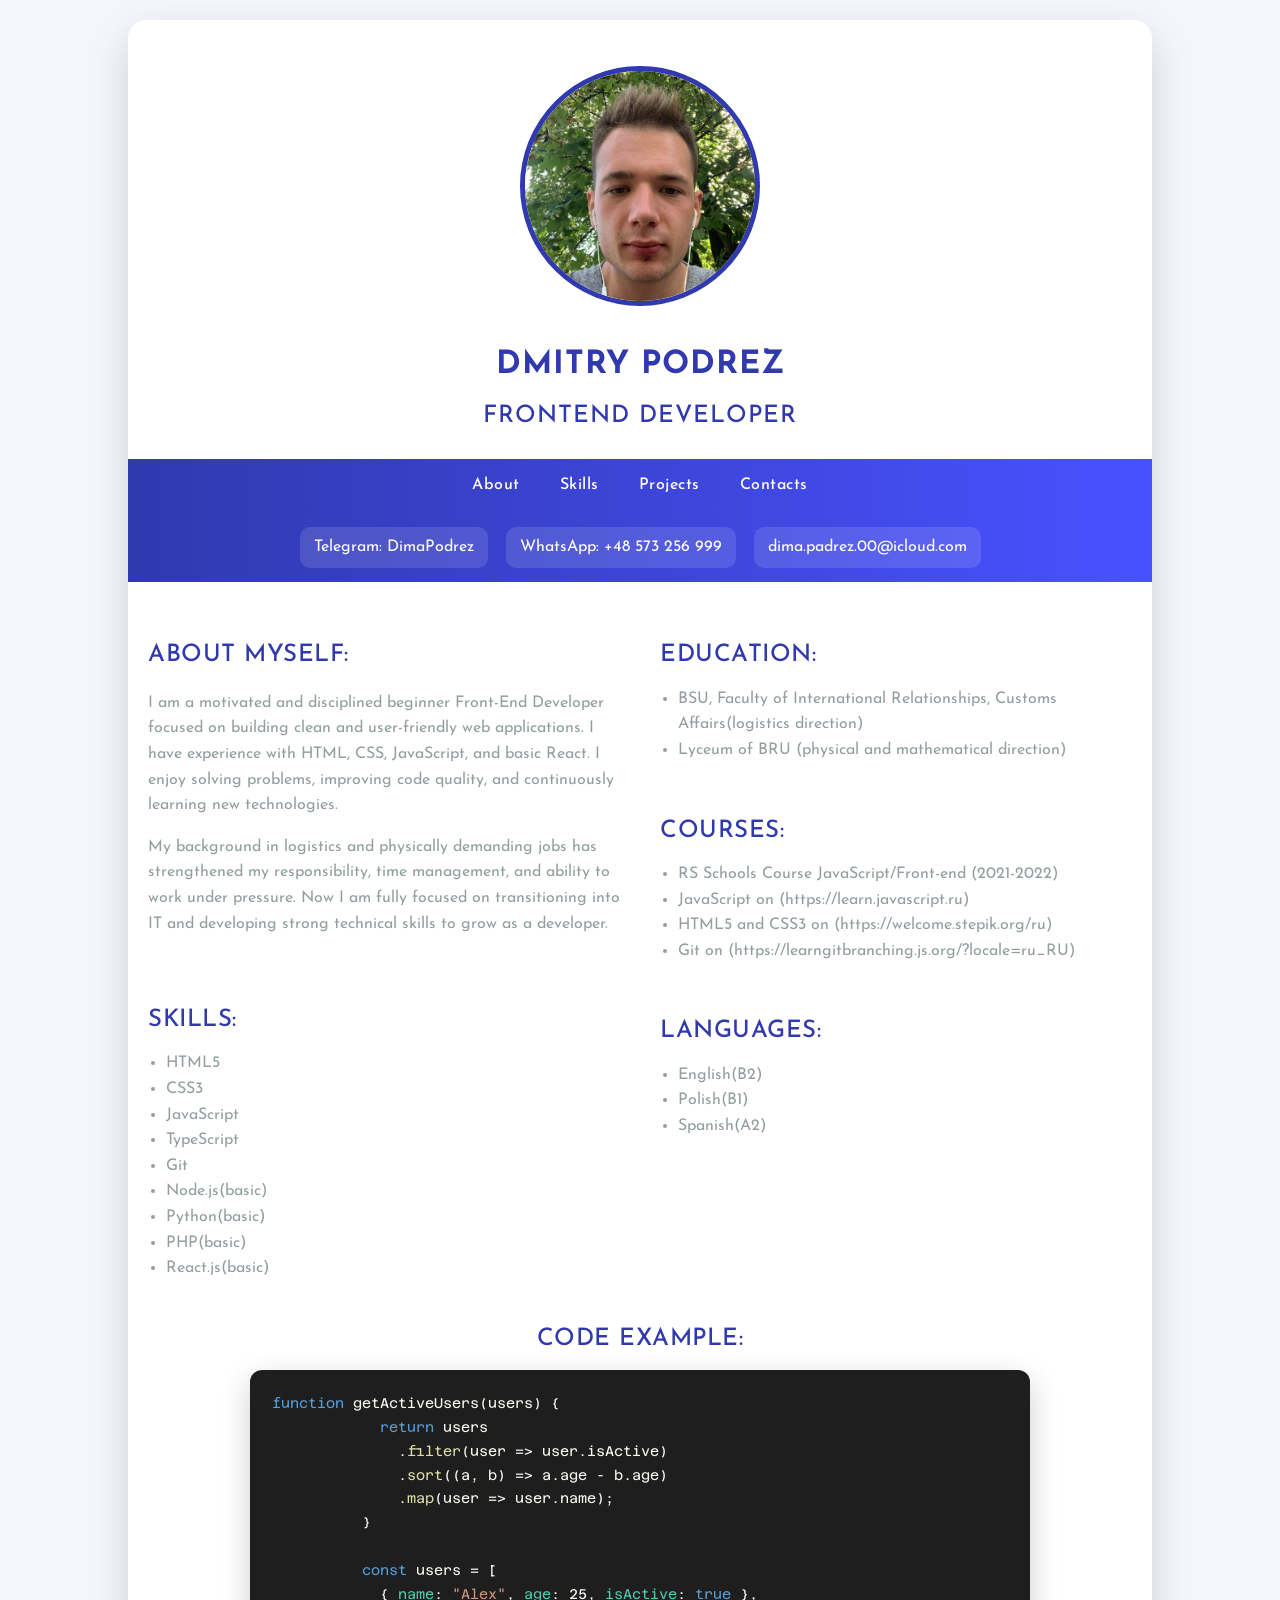
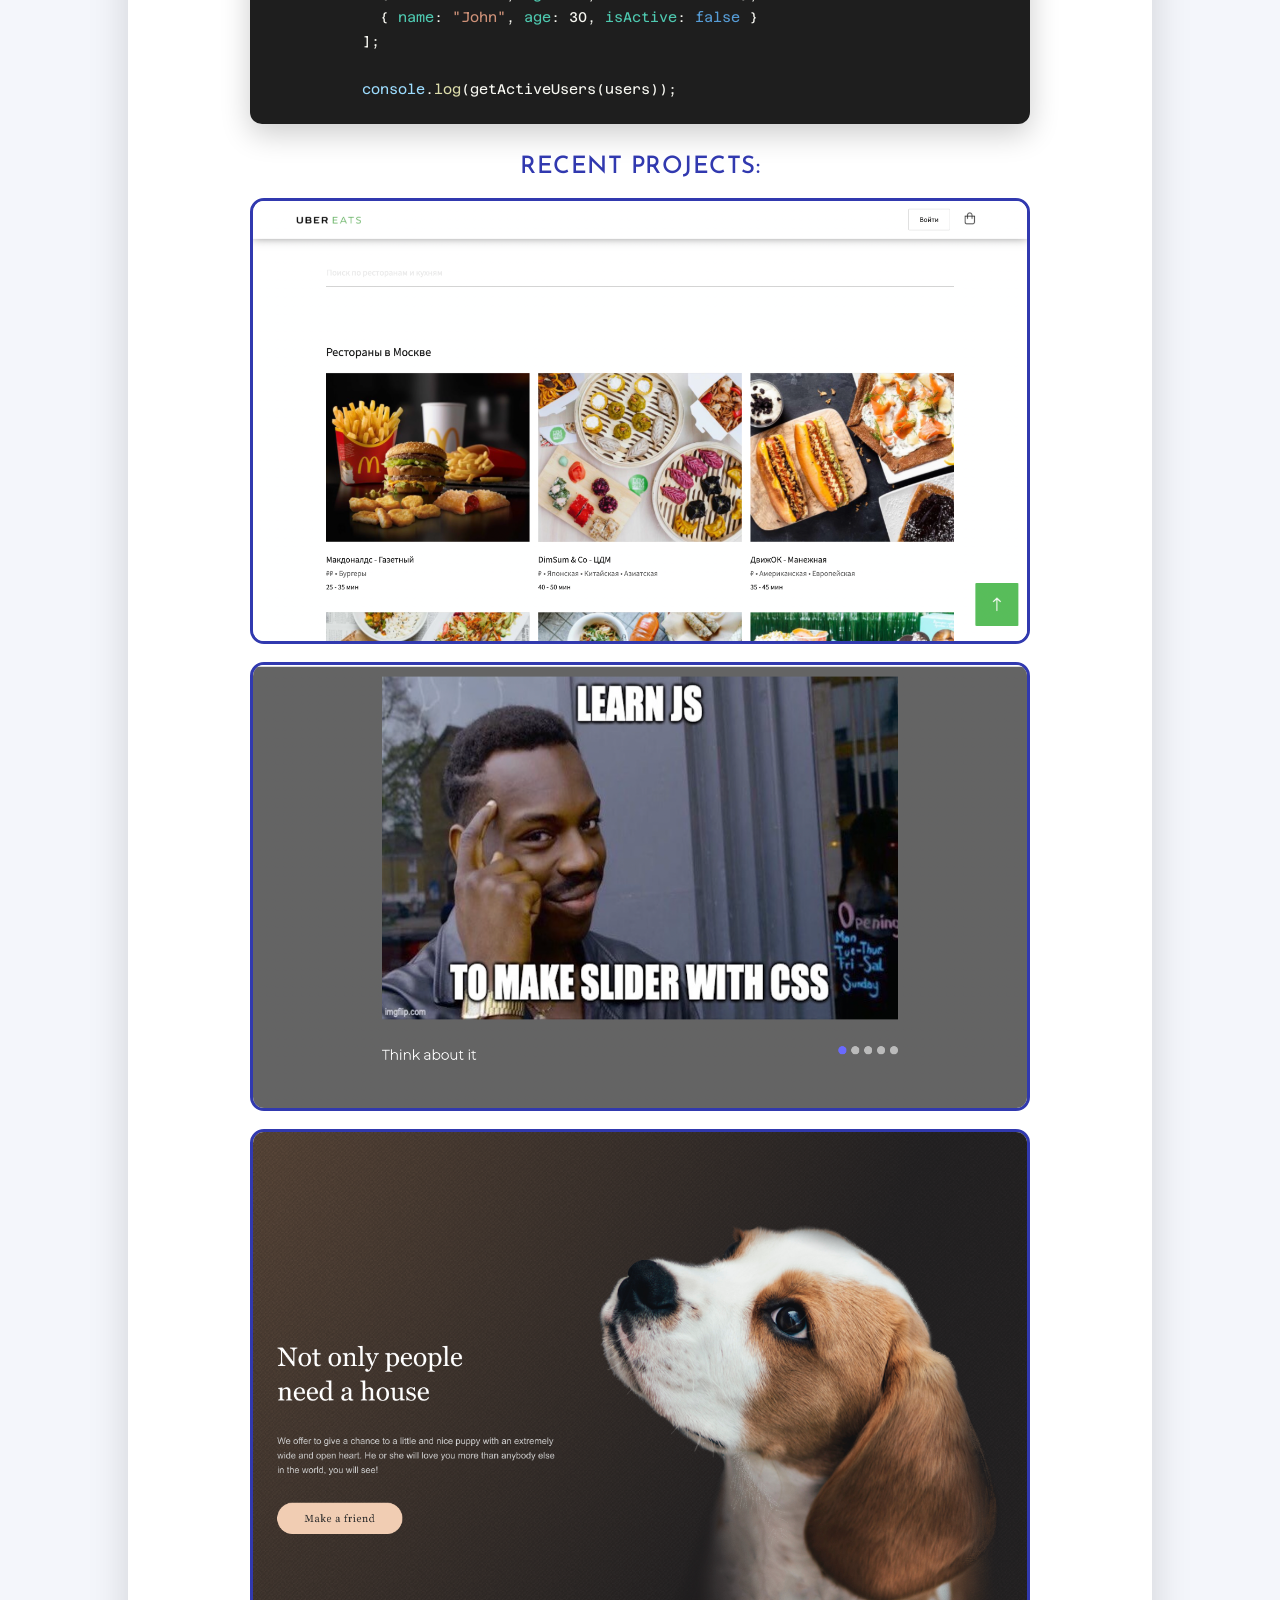
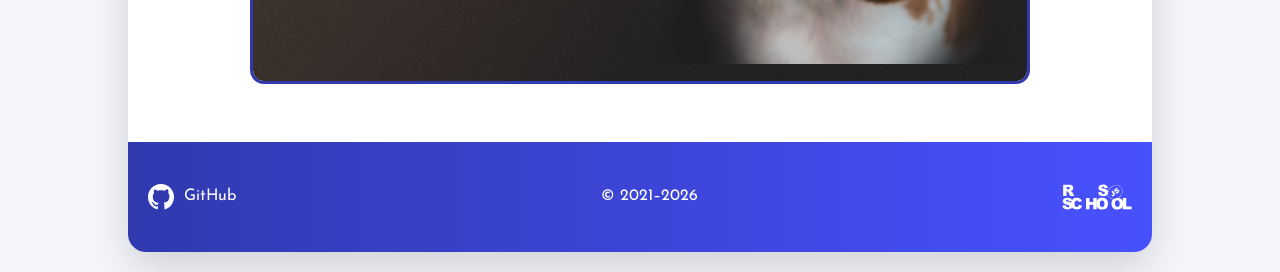
==== index.html @ 787256ed "feat: add semantic navigation menu with responsive  styling" ====
<!DOCTYPE html>
<html lang="en">
  <head>
    <meta charset="utf-8" />
    <meta name="viewport" content="width=device-width, initial-scale=1.0" />
    <title>CV</title>
    <link rel="stylesheet" href="style.css" />
    <link rel="preconnect" href="https://fonts.googleapis.com" />
    <link rel="preconnect" href="https://fonts.gstatic.com" crossorigin />
    <link
      href="https://fonts.googleapis.com/css2?family=Azeret+Mono:wght@100;300;500&family=Josefin+Sans:wght@100;300;500&display=swap"
      rel="stylesheet"
    />
  </head>
  <body>
    <div class="center">
      <header>
        <img
          src="pictures/myphoto.jpeg"
          alt="My photo"
          width="240"
          height="240"
        />
        <h1>DMITRY PODREZ</h1>
        <h2>FRONTEND DEVELOPER</h2>
      </header>
      <nav class="main-nav">
        <ul>
          <li><a href="#about">About</a></li>
          <li><a href="#skills">Skills</a></li>
          <li><a href="#projects">Projects</a></li>
          <li><a href="#contacts">Contacts</a></li>
        </ul>
      </nav>

      <main>
        <div id="contacts" class="contacts">
          <ul>
            <li>
              <a href="https://t.me/DimaPodrez" target="_blank" rel="noopener"
                >Telegram: DimaPodrez</a
              >
            </li>
            <li>
              <a href="https://wa.me/48573256999" target="_blank" rel="noopener"
                >WhatsApp: +48 573 256 999</a
              >
            </li>

            <li>
              <a href="mailto:dima.padrez.00@icloud.com"
                >dima.padrez.00@icloud.com</a
              >
            </li>
          </ul>
        </div>
        <div class="columns">
          <div class="first">
            <section id="about" class="myself">
              <h2>ABOUT MYSELF:</h2>
              <p>
                I am a motivated and disciplined beginner Front-End Developer
                focused on building clean and user-friendly web applications. I
                have experience with HTML, CSS, JavaScript, and basic React. I
                enjoy solving problems, improving code quality, and continuously
                learning new technologies.
              </p>
              <p>
                My background in logistics and physically demanding jobs has
                strengthened my responsibility, time management, and ability to
                work under pressure. Now I am fully focused on transitioning
                into IT and developing strong technical skills to grow as a
                developer.
              </p>
            </section>
            <section id="skills" class="skills">
              <h2>SKILLS:</h2>
              <ul>
                <li>HTML5</li>
                <li>CSS3</li>
                <li>JavaScript</li>
                <li>TypeScript</li>
                <li>Git</li>
                <li>Node.js(basic)</li>
                <li>Python(basic)</li>
                <li>PHP(basic)</li>
                <li>React.js(basic)</li>
              </ul>
            </section>
          </div>
          <div class="second">
            <section class="education">
              <h2>EDUCATION:</h2>
              <ul>
                <li>
                  BSU, Faculty of International Relationships, Customs
                  Affairs(logistics direction)
                </li>
                <li>Lyceum of BRU (physical and mathematical direction)</li>
              </ul>
            </section>
            <section class="courses">
              <h2>COURSES:</h2>
              <ul>
                <li>RS Schools Course JavaScript/Front-end (2021-2022)</li>
                <li>JavaScript on (https://learn.javascript.ru)</li>
                <li>HTML5 and CSS3 on (https://welcome.stepik.org/ru)</li>
                <li>Git on (https://learngitbranching.js.org/?locale=ru_RU)</li>
              </ul>
            </section>
            <section class="lang">
              <h2>LANGUAGES:</h2>
              <ul>
                <li>English(B2)</li>
                <li>Polish(B1)</li>
                <li>Spanish(A2)</li>
              </ul>
            </section>
          </div>
        </div>
        <section class="code">
          <h2>CODE EXAMPLE:</h2>
          <pre><code><span class="keyword">function</span> getActiveUsers(users) {
            <span class="keyword">return</span> users
              .<span class="method">filter</span>(user =&gt; user.isActive)
              .<span class="method">sort</span>((a, b) =&gt; a.age - b.age)
              .<span class="method">map</span>(user =&gt; user.name);
          }
          
          <span class="keyword">const</span> users = [
            { <span class="property">name</span>: <span class="string">"Alex"</span>, <span class="property">age</span>: 25, <span class="property">isActive</span>: <span class="boolean">true</span> },
            { <span class="property">name</span>: <span class="string">"John"</span>, <span class="property">age</span>: 30, <span class="property">isActive</span>: <span class="boolean">false</span> }
          ];
          
          <span class="object">console</span>.<span class="method">log</span>(getActiveUsers(users));</code></pre>
        </section>
        <section id="projects" class="project">
          <h2>RECENT PROJECTS:</h2>
          <a
            class="project_link"
            href="https://eloquent-bohr-a9ec69.netlify.app"
          >
            <img
              class="project_img"
              src="pictures/pj.png"
              alt="project"
              width="700"
              height="400"
            />
          </a>
          <a
            class="project_link"
            href="https://dmpodrez.github.io/cssMemSlider/cssMemSlider/index.html"
          >
            <img
              class="project_img"
              src="pictures/MemSlider.png"
              alt="project"
              width="700"
              height="400"
            />
          </a>
          <a
            class="project_link"
            href="https://rolling-scopes-school.github.io/dmpodrez-JSFE2022Q1/shelter/"
          >
            <img
              class="project_img"
              src="pictures/Start screen.png"
              alt="project"
              width="700"
              height="400"
            />
          </a>
        </section>
      </main>
      <footer>
        <a class="github" href="https://github.com/dmpodrez">
          <img src="pictures/github.svg" alt="GitHub" width="26" height="26" />
          <p>GitHub</p>
        </a>
        <p>© 2021–2026</p>
        <a href="https://rs.school/js/">
          <img
            src="pictures/rsschool.svg"
            alt="RSSchool"
            width="70"
            height="26"
          />
        </a>
      </footer>
    </div>
  </body>
</html>
---- style.css ----
*,
*::before,
*::after {
  box-sizing: border-box;
}

body {
  margin: 0;
  background: #f4f6fb;
  font-family: "Josefin Sans", system-ui, -apple-system, Segoe UI, Roboto, Arial,
    sans-serif;
  line-height: 1.6;
  color: rgb(148, 158, 160);
}

.center {
  max-width: 1024px;
  margin: 20px auto;
  background-color: #ffffff;
  border-radius: 18px;
  overflow: hidden;
  box-shadow: 0 15px 40px rgba(0, 0, 0, 0.15);
}

h1,
h2 {
  color: rgb(49, 57, 175);
  margin: 0;
}

header h1 {
  margin-top: 14px;
  letter-spacing: 1px;
}

header h2 {
  margin-top: 6px;
  font-weight: 500;
  letter-spacing: 1px;
}

main section {
  padding: 24px 0;
}

main section h2 {
  margin: 0 0 12px;
  font-weight: 500;
  letter-spacing: 0.5px;
  text-transform: none;
}

header {
  text-align: center;
  padding: 46px 20px 24px;
}

header img {
  margin-bottom: 10px;
  border: 5px solid rgb(49, 57, 175);
  border-radius: 50%;
  transition: transform 0.25s ease;
}

header img:hover {
  transform: scale(1.05);
}

.contacts {
  background: linear-gradient(90deg, rgb(49, 57, 175), rgb(72, 81, 255));
  color: white;
  padding: 14px 16px;
}

.contacts > ul {
  list-style: none;
  padding: 0;
  margin: 0;
  display: flex;
  flex-wrap: wrap;
  justify-content: center;
  gap: 12px 18px;
}

.contacts > ul > li {
  margin: 0;
}

.contacts > ul > li > a {
  display: inline-block;
  color: #fff;
  text-decoration: none;
  padding: 8px 14px;
  border-radius: 10px;
  background: rgba(255, 255, 255, 0.12);
  transition: background 0.2s ease, transform 0.2s ease;
}

.contacts > ul > li > a:hover {
  background: rgba(255, 255, 255, 0.2);
  transform: translateY(-1px);
}

.columns {
  display: grid;
  grid-template-columns: 1fr 1fr;
  gap: 40px;
  padding: 30px 20px 0;
}

.first,
.second {
  padding: 0;
  width: auto;
}

.skills ul,
.education ul,
.courses ul,
.lang ul {
  margin: 0;
  padding-left: 18px;
}

.code {
  padding: 14px 20px 0;
}

.code > h2 {
  text-align: center;
}

pre {
  background-color: #1e1e1e;
  padding: 22px;
  border-radius: 12px;
  overflow-x: auto;
  max-width: 780px;
  margin: 0 auto;
  box-shadow: 0 10px 30px rgba(0, 0, 0, 0.2);
}

code {
  color: #f8f8f2;
  font-family: "Azeret Mono", ui-monospace, SFMono-Regular, Menlo, Consolas,
    monospace;
  font-size: 14px;
  line-height: 1.7;
}

.keyword {
  color: #569cd6;
}
.string {
  color: #ce9178;
}
.boolean {
  color: #569cd6;
}
.method {
  color: #dcdcaa;
}
.object {
  color: #9cdcfe;
}
.property {
  color: #4ec9b0;
}

.project {
  padding: 24px 20px 40px;
  text-align: center;
}

.project > h2 {
  text-align: center;
}

.project_link {
  display: block;
  max-width: 780px;
  margin: 0 auto 18px;
  text-decoration: none;
}

.project_img {
  width: 100%;
  height: auto;
  display: block;
  border: 3px solid rgb(49, 57, 175);
  border-radius: 14px;
  transition: transform 0.25s ease, box-shadow 0.25s ease;
  opacity: 1;
}

.project_img:hover {
  transform: translateY(-4px);
  box-shadow: 0 15px 30px rgba(0, 0, 0, 0.2);
}

footer {
  background: linear-gradient(90deg, rgb(49, 57, 175), rgb(72, 81, 255));
  color: white;
  display: flex;
  justify-content: space-between;
  align-items: center;
  gap: 16px;
  padding: 26px 20px;
}

footer > a {
  display: flex;
  align-items: center;
  gap: 10px;
  color: white;
  text-decoration: none;
}
/* ===== Navigation ===== */
.main-nav {
  background: linear-gradient(90deg, rgb(49, 57, 175), rgb(72, 81, 255));
  padding: 14px 0;
  position: sticky;
  top: 0;
  z-index: 100;
}

.main-nav ul {
  list-style: none;
  margin: 0;
  padding: 0;
  display: flex;
  justify-content: center;
  gap: 40px;
}

.main-nav a {
  text-decoration: none;
  color: #ffffff;
  font-weight: 500;
  letter-spacing: 0.5px;
  transition: 0.2s ease;
  position: relative;
}

.main-nav a::after {
  content: "";
  position: absolute;
  left: 0;
  bottom: -4px;
  width: 0%;
  height: 2px;
  background: white;
  transition: 0.3s ease;
}

.main-nav a:hover::after {
  width: 100%;
}

.main-nav a:hover {
  opacity: 0.85;
}

@media (max-width: 1024px) {
  .columns {
    grid-template-columns: 1fr;
    padding: 20px;
  }

  main section {
    padding: 18px 0;
  }
}

@media (max-width: 540px) {
  .center {
    margin: 0;
    border-radius: 0;
  }

  header {
    padding: 36px 16px 18px;
  }

  header img {
    width: 160px;
    height: 160px;
  }

  footer {
    flex-direction: column;
    text-align: center;
  }
}
@media (max-width: 540px) {
  .main-nav ul {
    flex-wrap: wrap;
    gap: 15px 20px;
  }
}
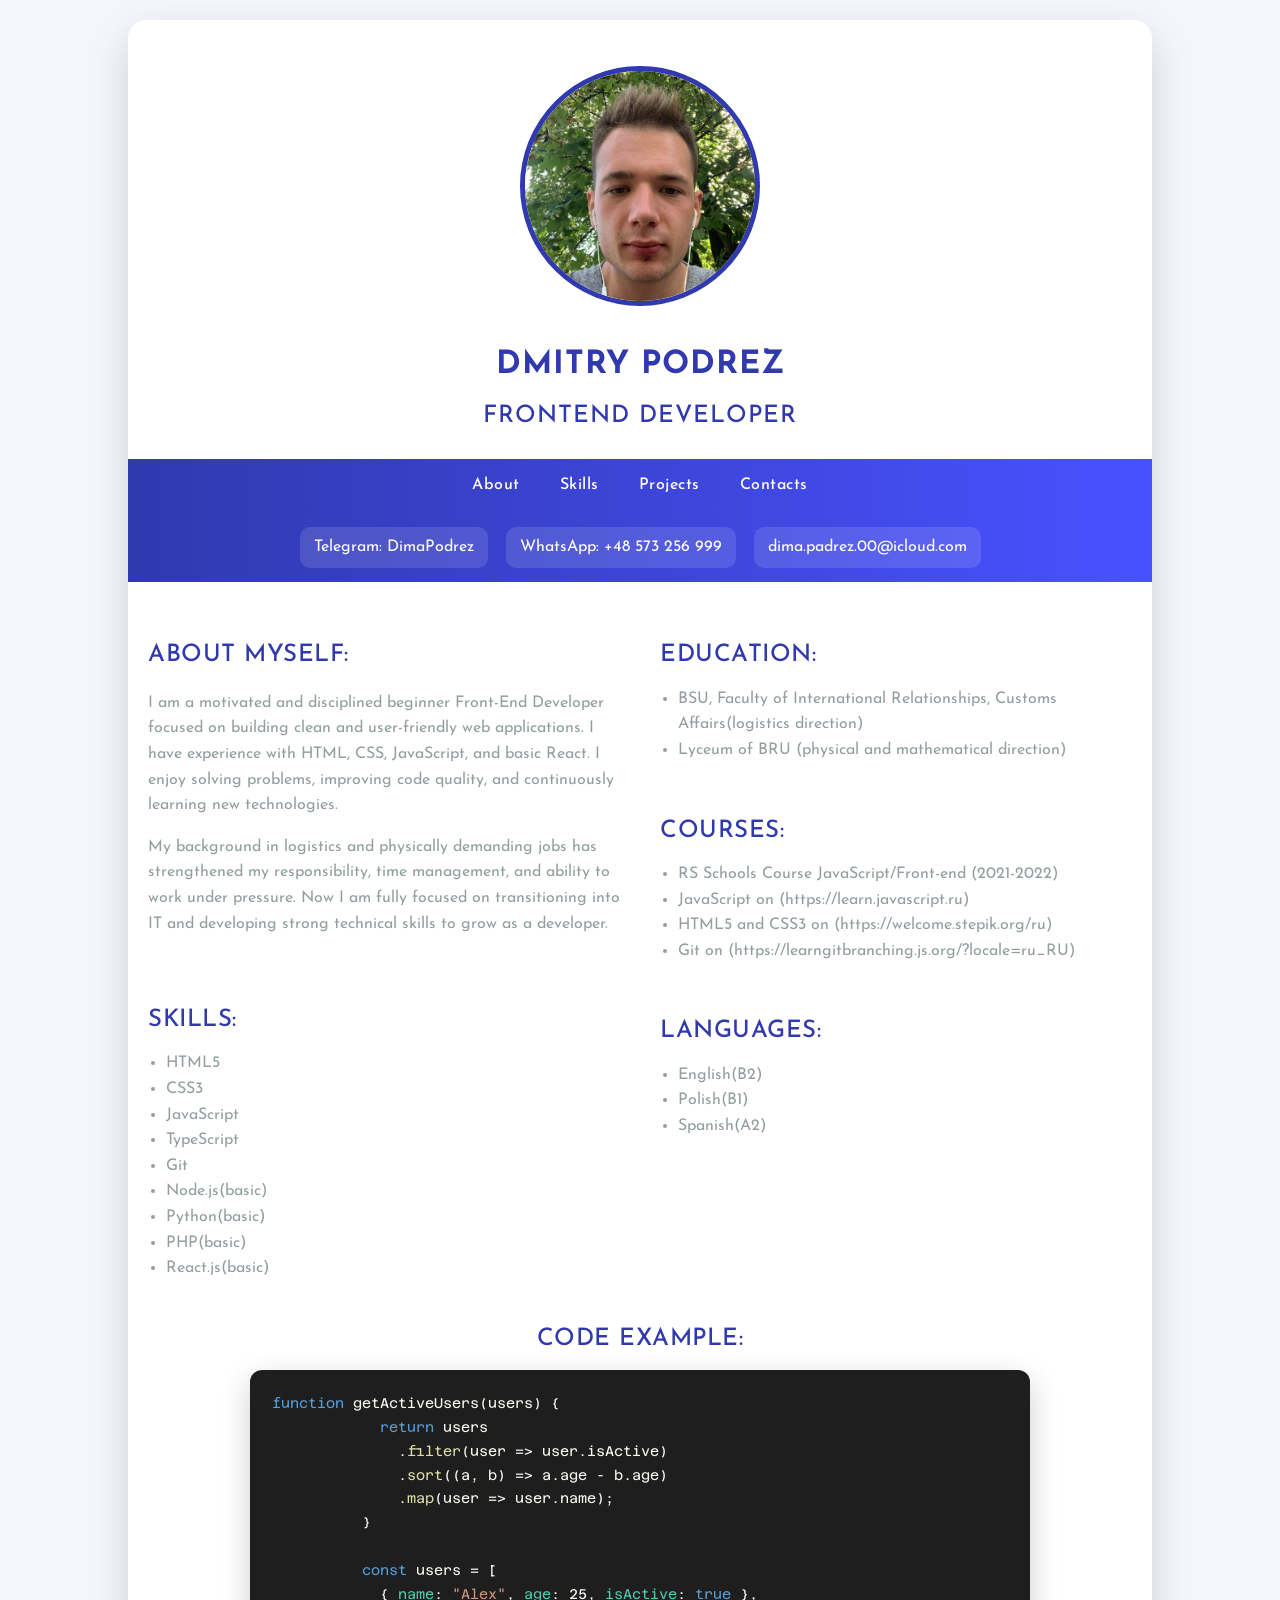
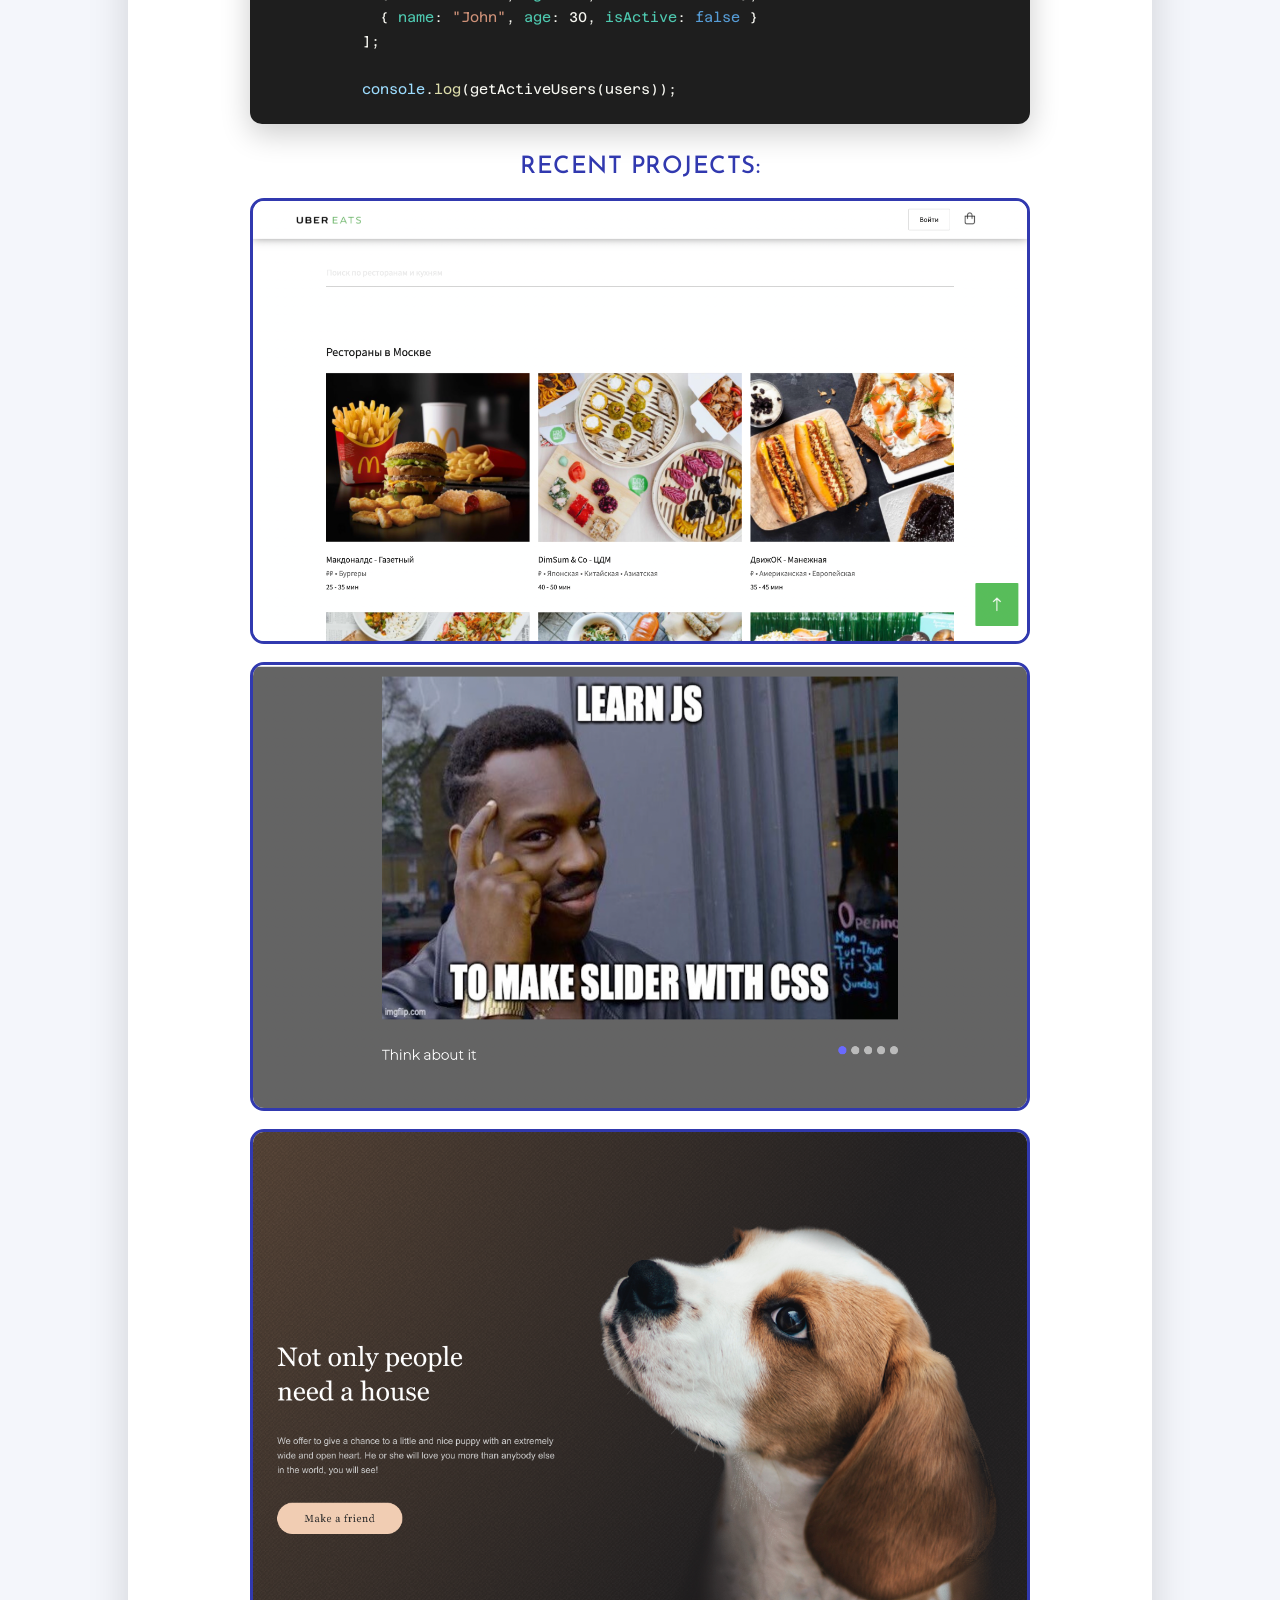
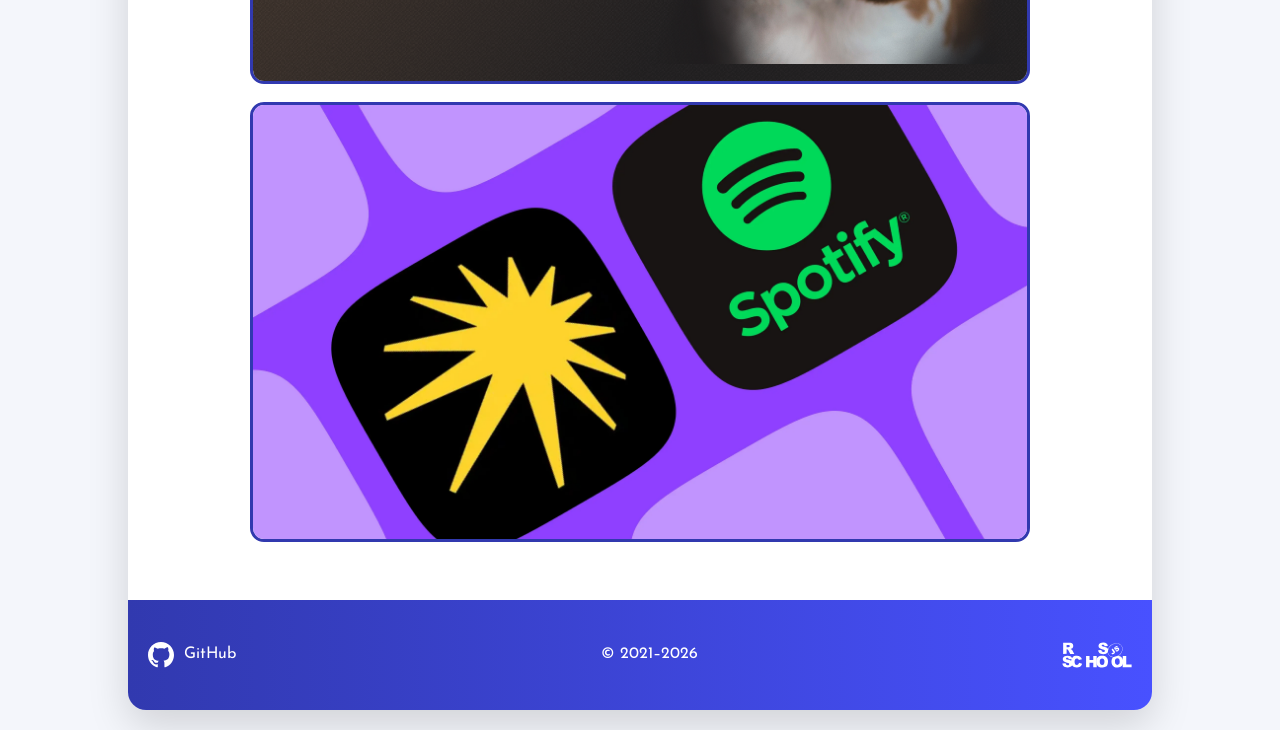
==== commit 6645cc4e: "feat: add python spotify to yandex music project" ====
--- a/index.html
+++ b/index.html
@@ -172,6 +172,18 @@
               height="400"
             />
           </a>
+          <a
+            class="project_link"
+            href="https://github.com/dmpodrez/musicrelocator"
+          >
+            <img
+              class="project_img"
+              src="pictures/784h440_596617a4b0.png"
+              alt="project"
+              width="700"
+              height="400"
+            />
+          </a>
         </section>
       </main>
       <footer>
@@ -191,4 +203,31 @@
       </footer>
     </div>
   </body>
+  <script>
+    const sections = document.querySelectorAll("section[id], div[id]");
+    const navLinks = document.querySelectorAll(".main-nav a");
+
+    window.addEventListener("scroll", () => {
+      let current = "";
+
+      sections.forEach((section) => {
+        const sectionTop = section.offsetTop - 120;
+        const sectionHeight = section.offsetHeight;
+
+        if (
+          window.scrollY >= sectionTop &&
+          window.scrollY < sectionTop + sectionHeight
+        ) {
+          current = section.getAttribute("id");
+        }
+      });
+
+      navLinks.forEach((link) => {
+        link.classList.remove("active");
+        if (link.getAttribute("href") === "#" + current) {
+          link.classList.add("active");
+        }
+      });
+    });
+  </script>
 </html>
--- a/style.css
+++ b/style.css
@@ -3,7 +3,9 @@
 *::after {
   box-sizing: border-box;
 }
-
+html {
+  scroll-behavior: smooth;
+}
 body {
   margin: 0;
   background: #f4f6fb;
@@ -261,6 +263,15 @@
   opacity: 0.85;
 }
 
+.main-nav a.active::after {
+  width: 100%;
+}
+
+.main-nav a.active {
+  opacity: 1;
+  font-weight: 600;
+}
+
 @media (max-width: 1024px) {
   .columns {
     grid-template-columns: 1fr;
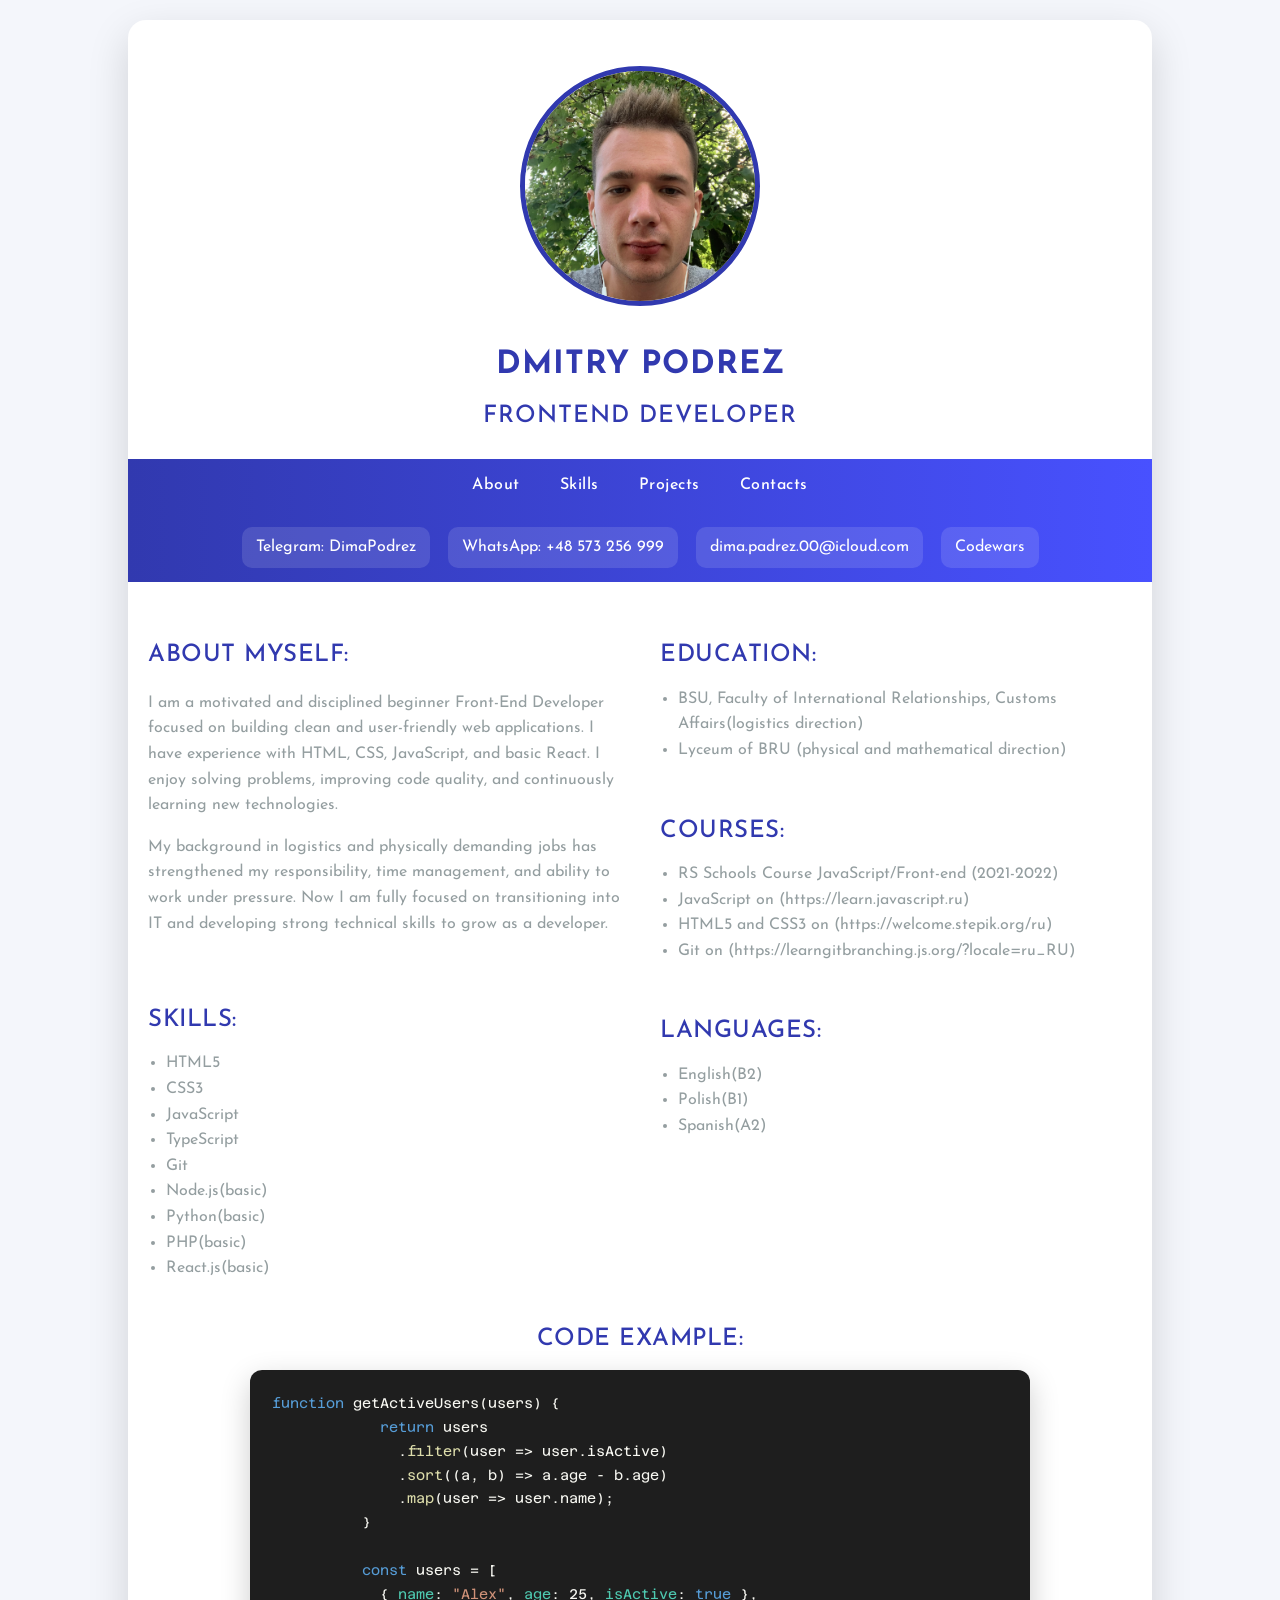
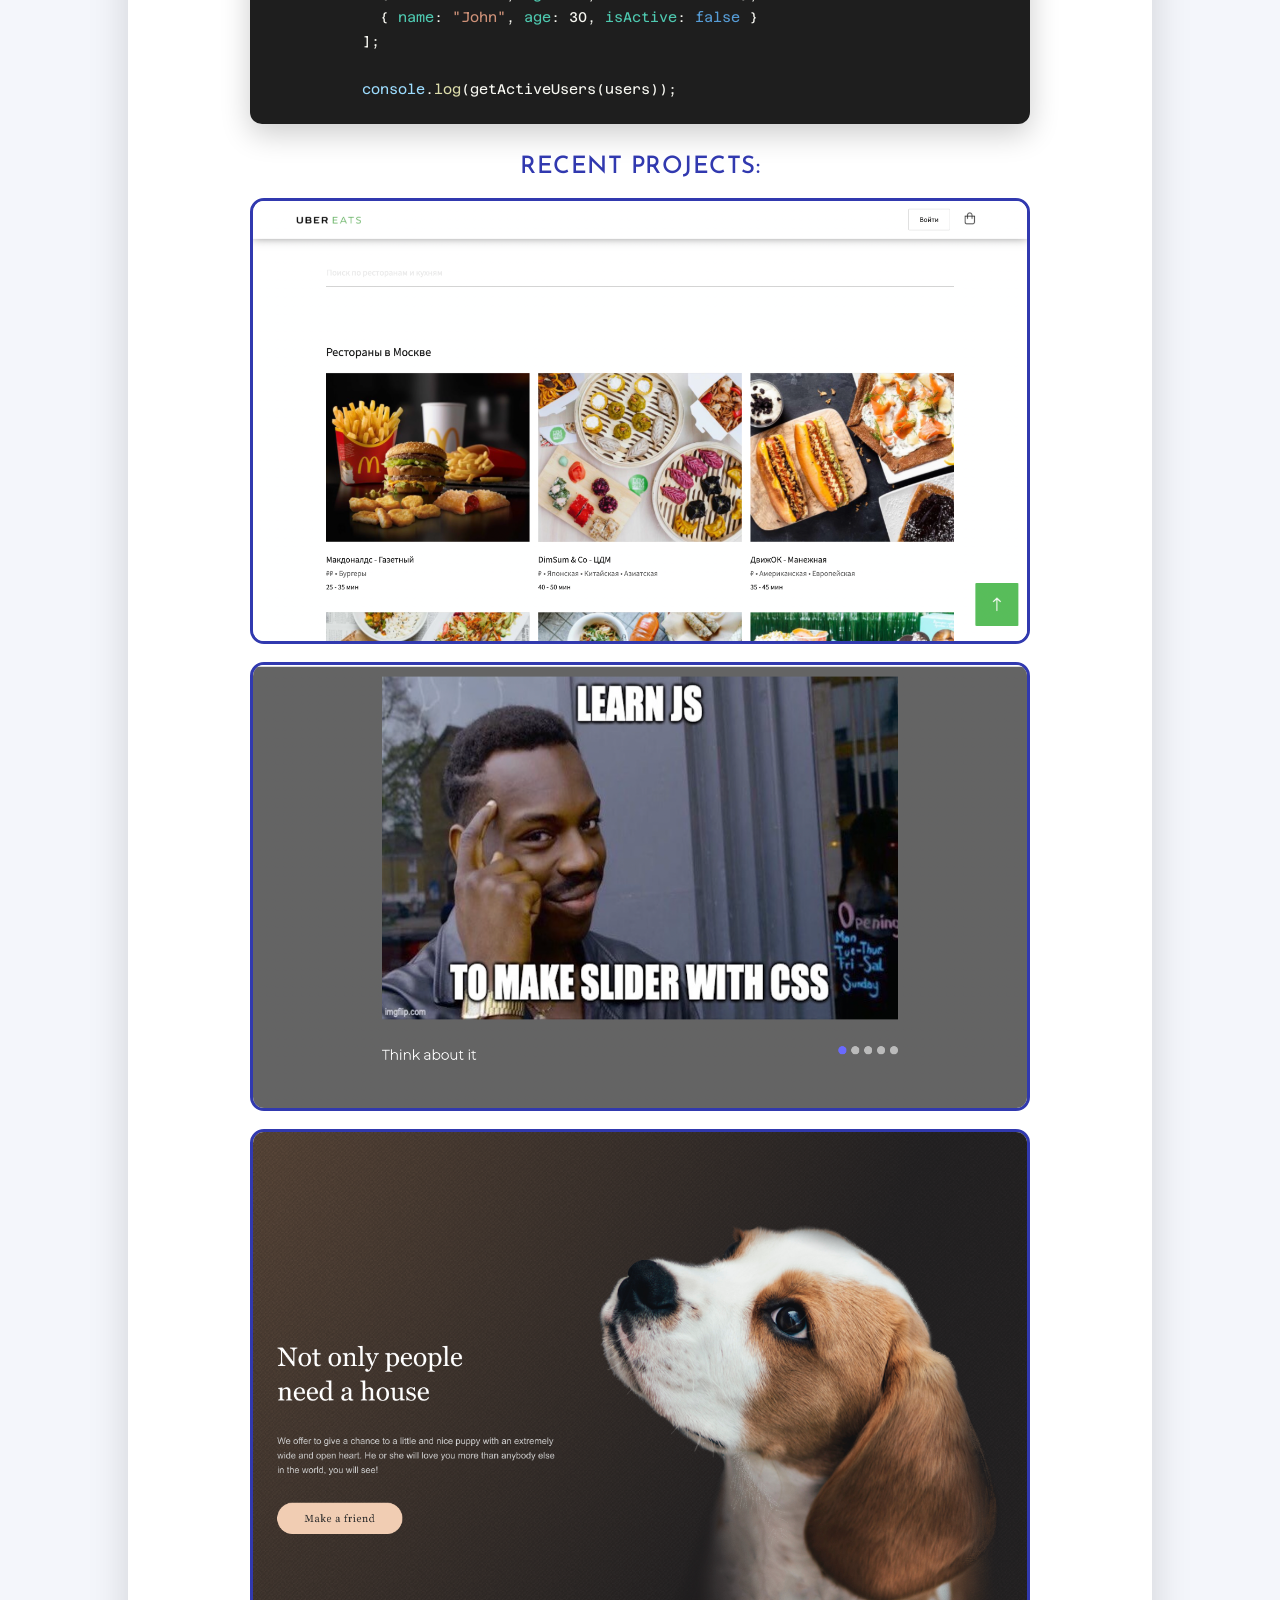
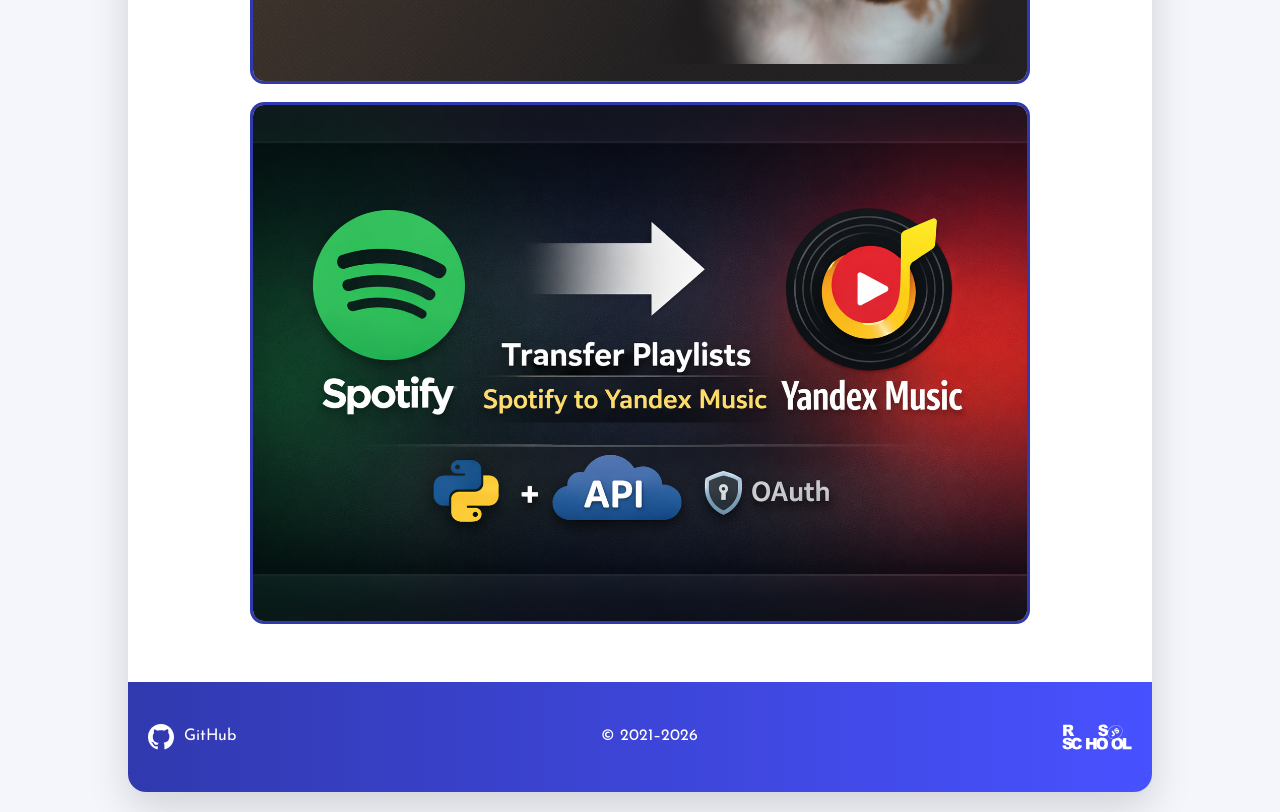
==== commit 9641247b: "feat: add Codewars link" ====
--- a/index.html
+++ b/index.html
@@ -52,6 +52,9 @@
                 >dima.padrez.00@icloud.com</a
               >
             </li>
+            <li>
+              <a href="https://www.codewars.com/users/dmpodrez">Codewars</a>
+            </li>
           </ul>
         </div>
         <div class="columns">
@@ -178,7 +181,7 @@
           >
             <img
               class="project_img"
-              src="pictures/784h440_596617a4b0.png"
+              src="pictures/Transfer playlist tool_ Spotify to Yandex Music.png"
               alt="project"
               width="700"
               height="400"
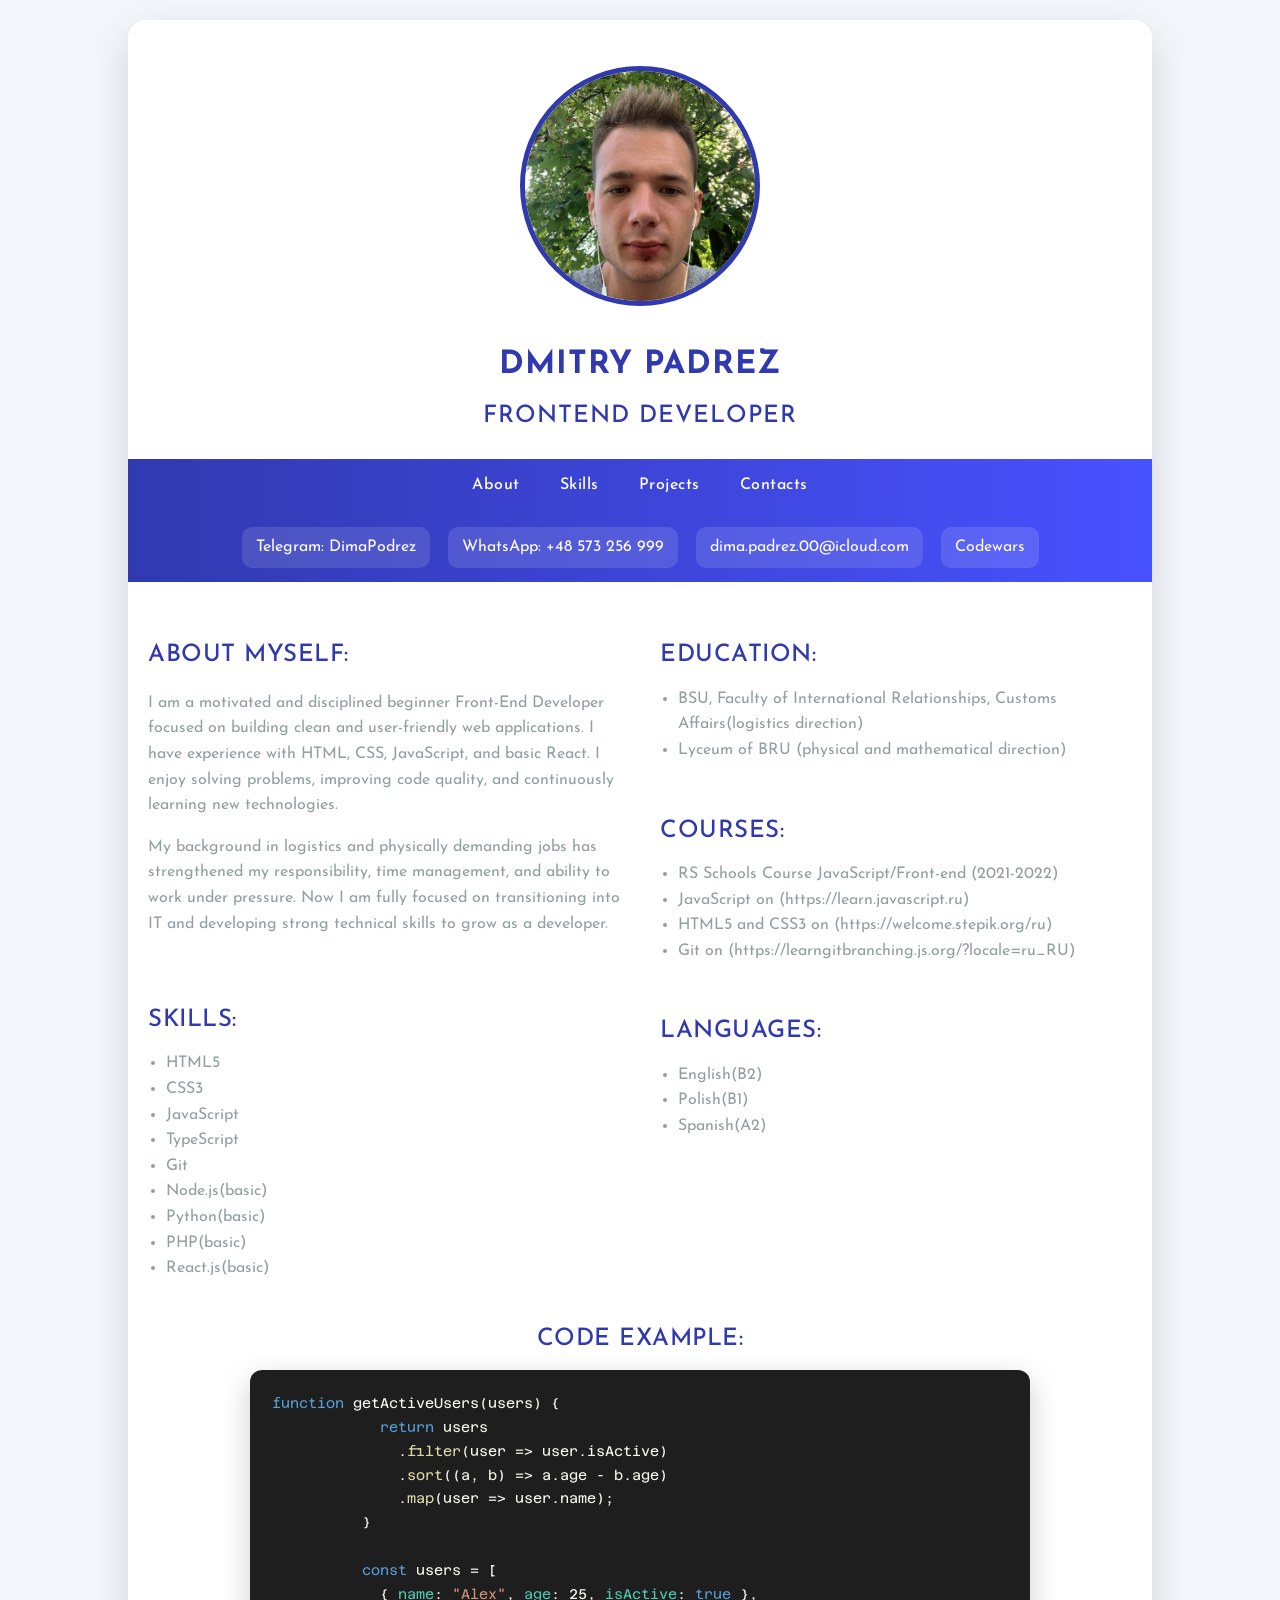
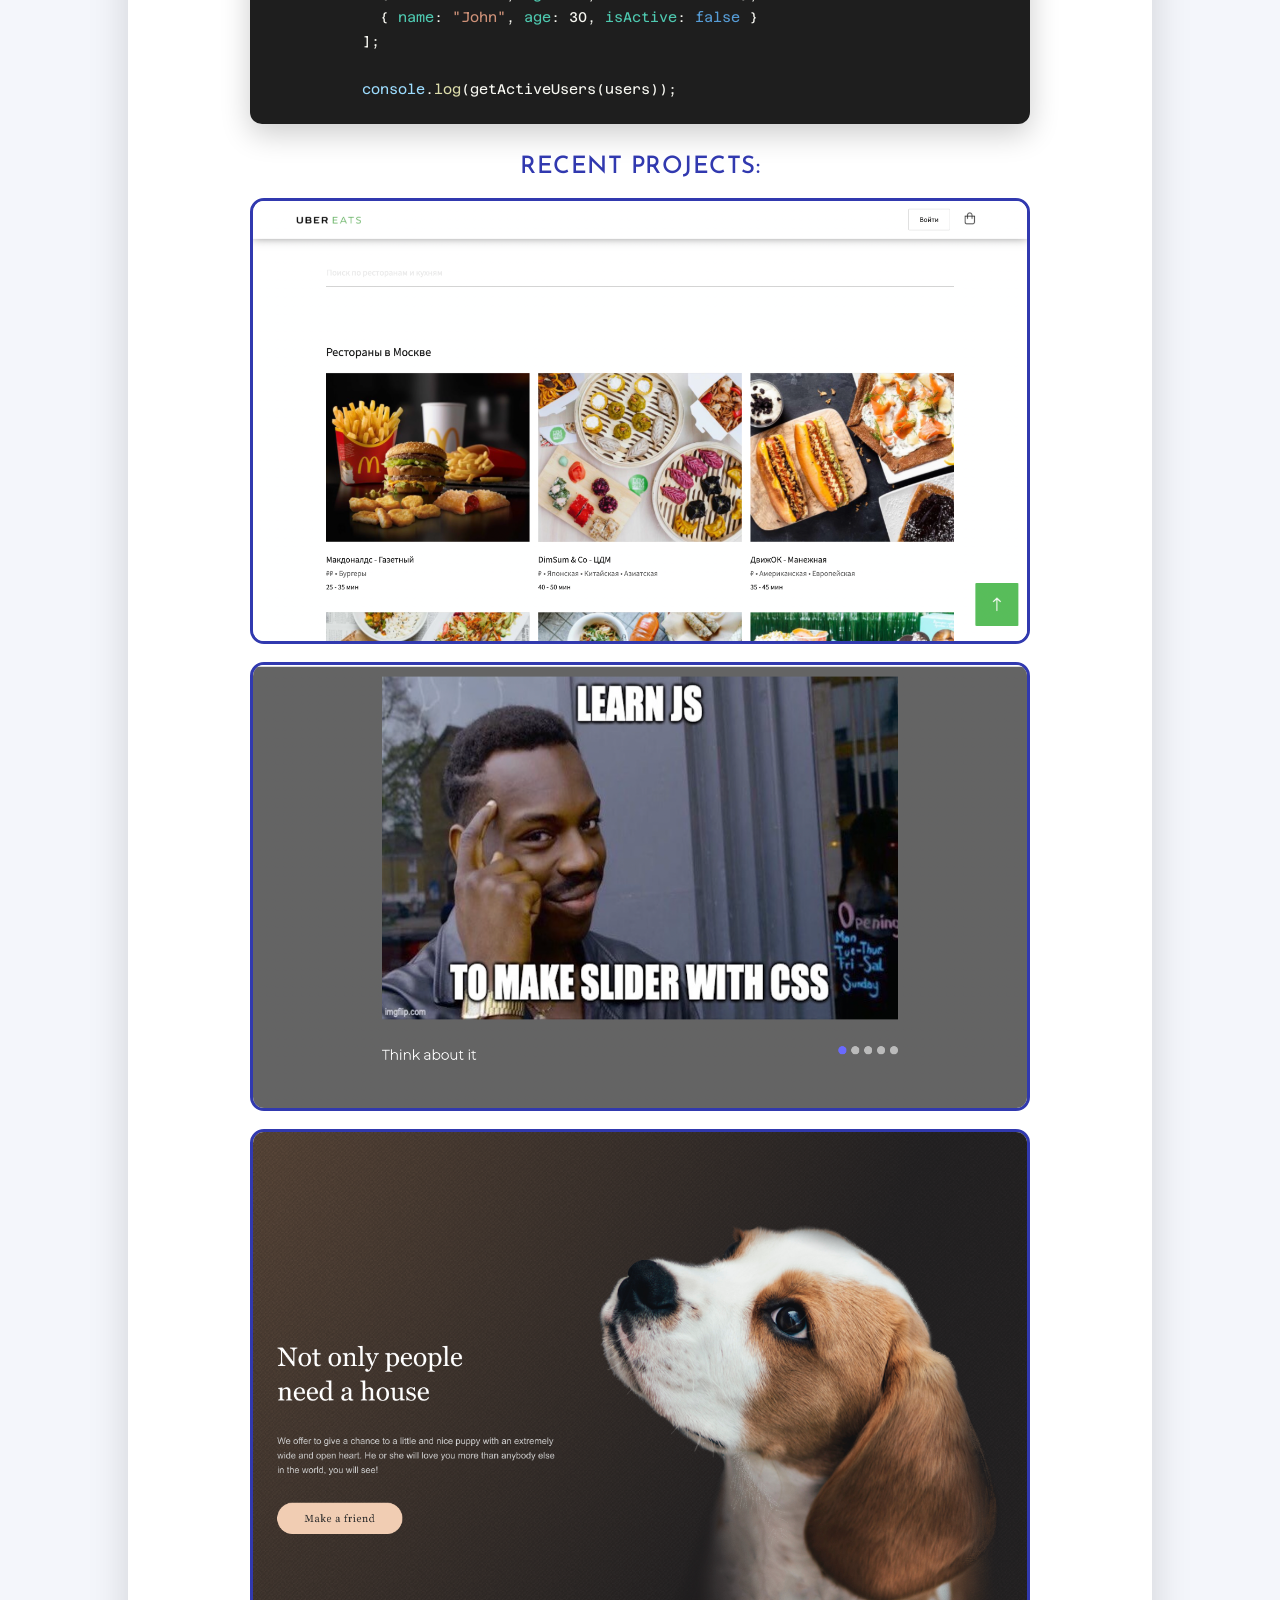
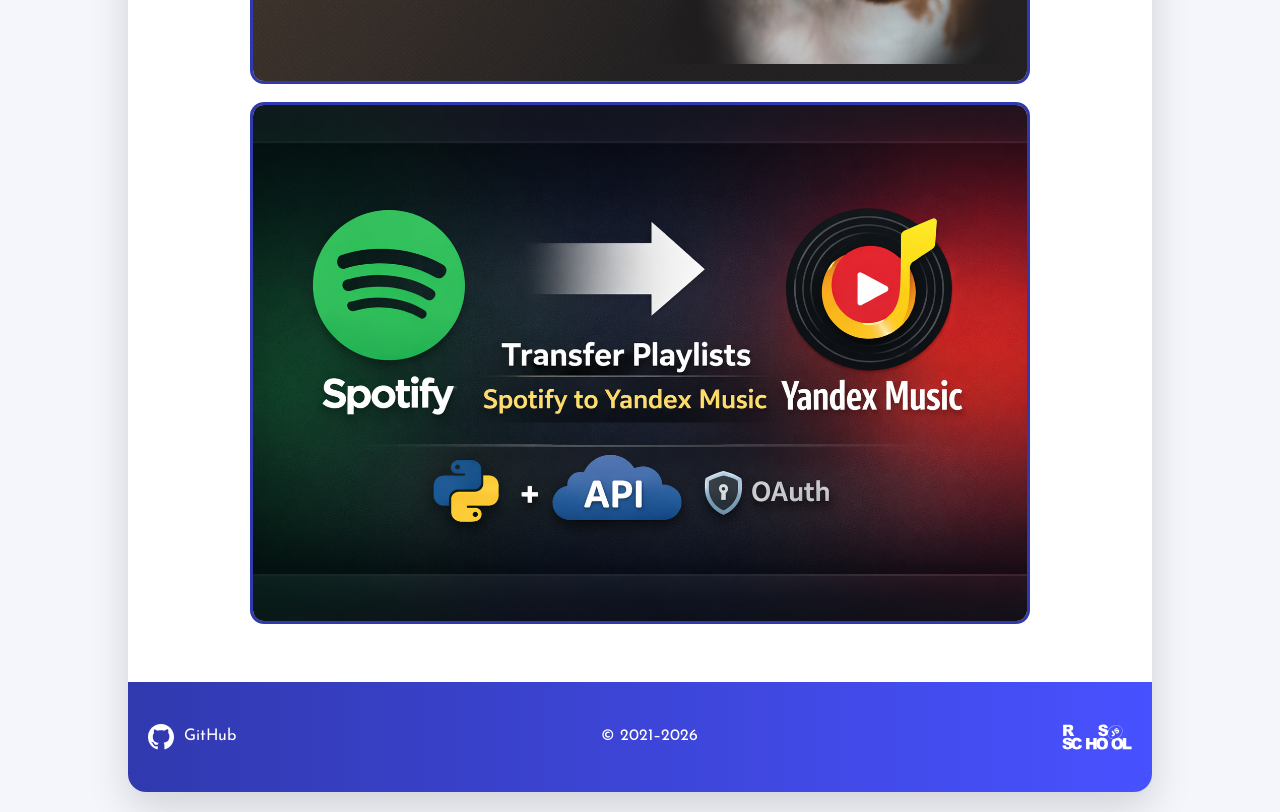
==== commit e569bdfa: "fix: correct typo in last name fix: image of project" ====
--- a/index.html
+++ b/index.html
@@ -3,7 +3,7 @@
   <head>
     <meta charset="utf-8" />
     <meta name="viewport" content="width=device-width, initial-scale=1.0" />
-    <title>CV</title>
+    <title>Dmitry Padrez</title>
     <link rel="stylesheet" href="style.css" />
     <link rel="preconnect" href="https://fonts.googleapis.com" />
     <link rel="preconnect" href="https://fonts.gstatic.com" crossorigin />
@@ -21,7 +21,7 @@
           width="240"
           height="240"
         />
-        <h1>DMITRY PODREZ</h1>
+        <h1>DMITRY PADREZ</h1>
         <h2>FRONTEND DEVELOPER</h2>
       </header>
       <nav class="main-nav">
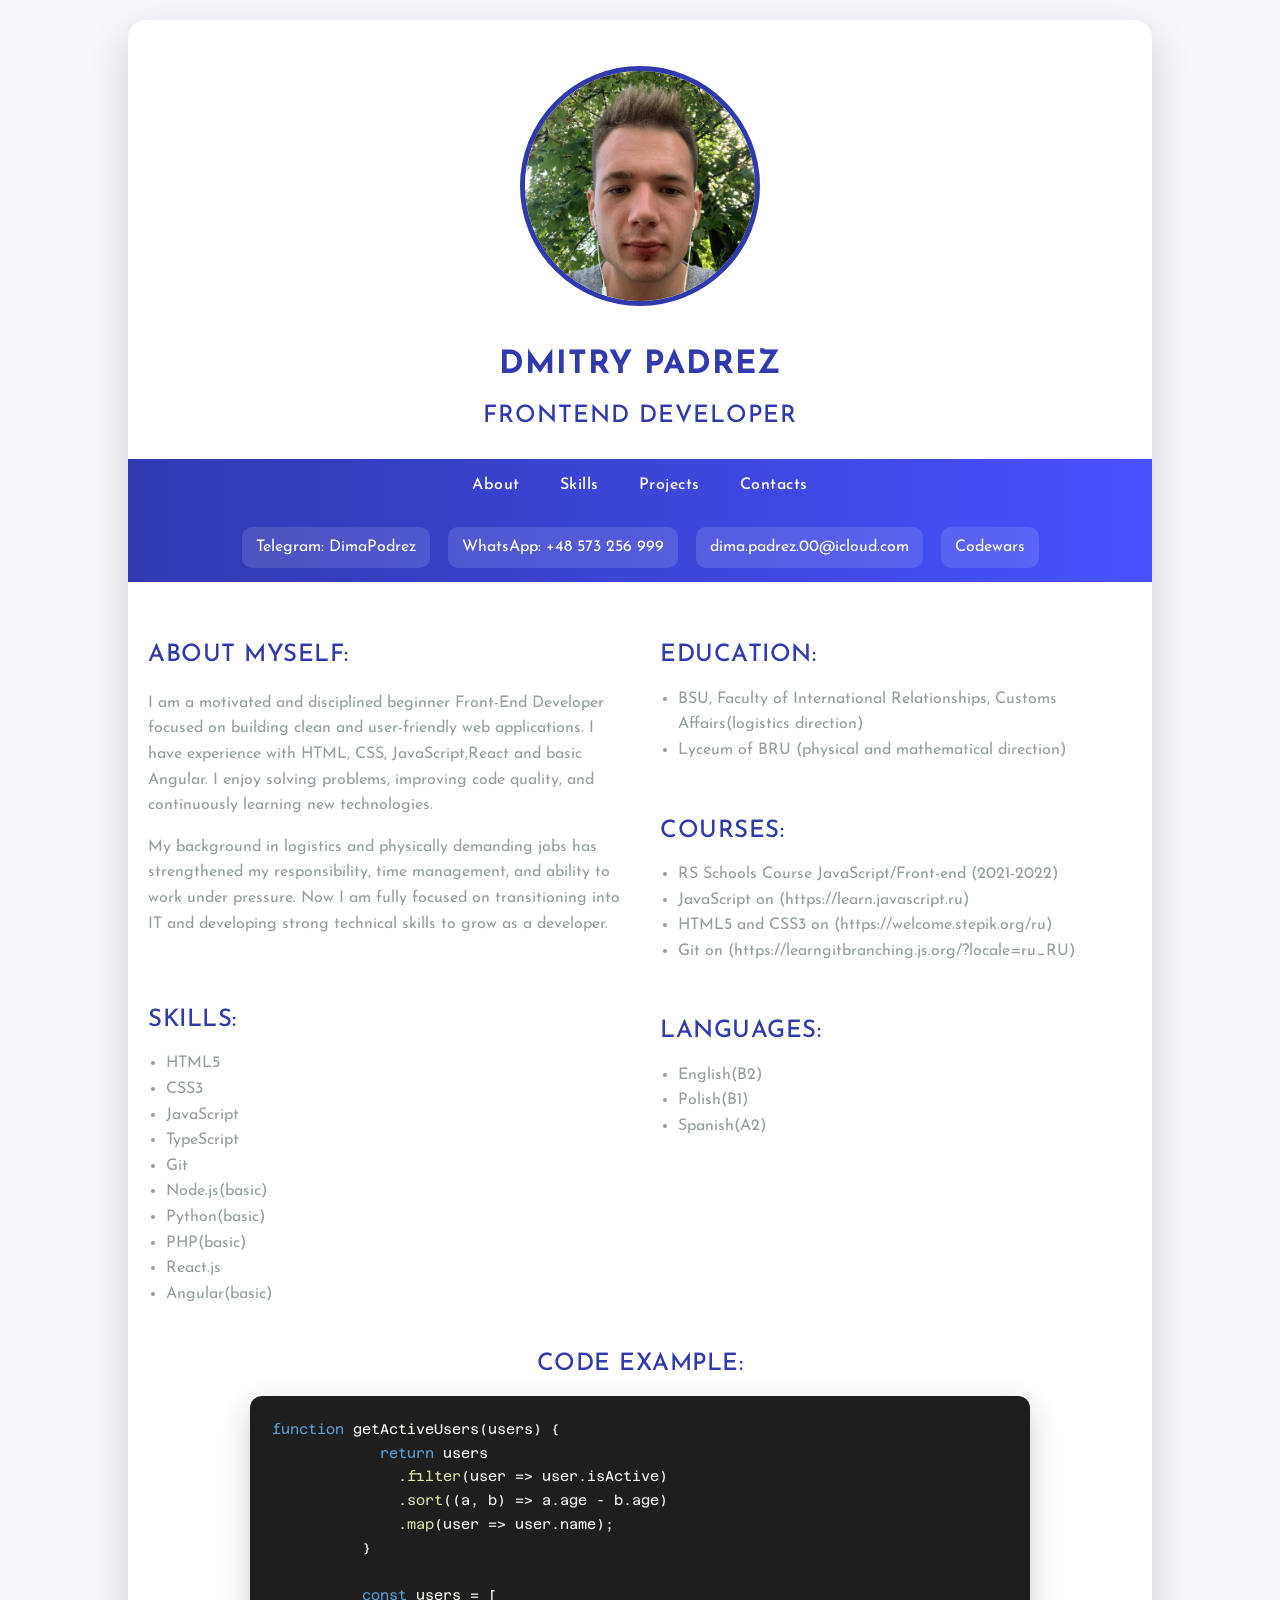
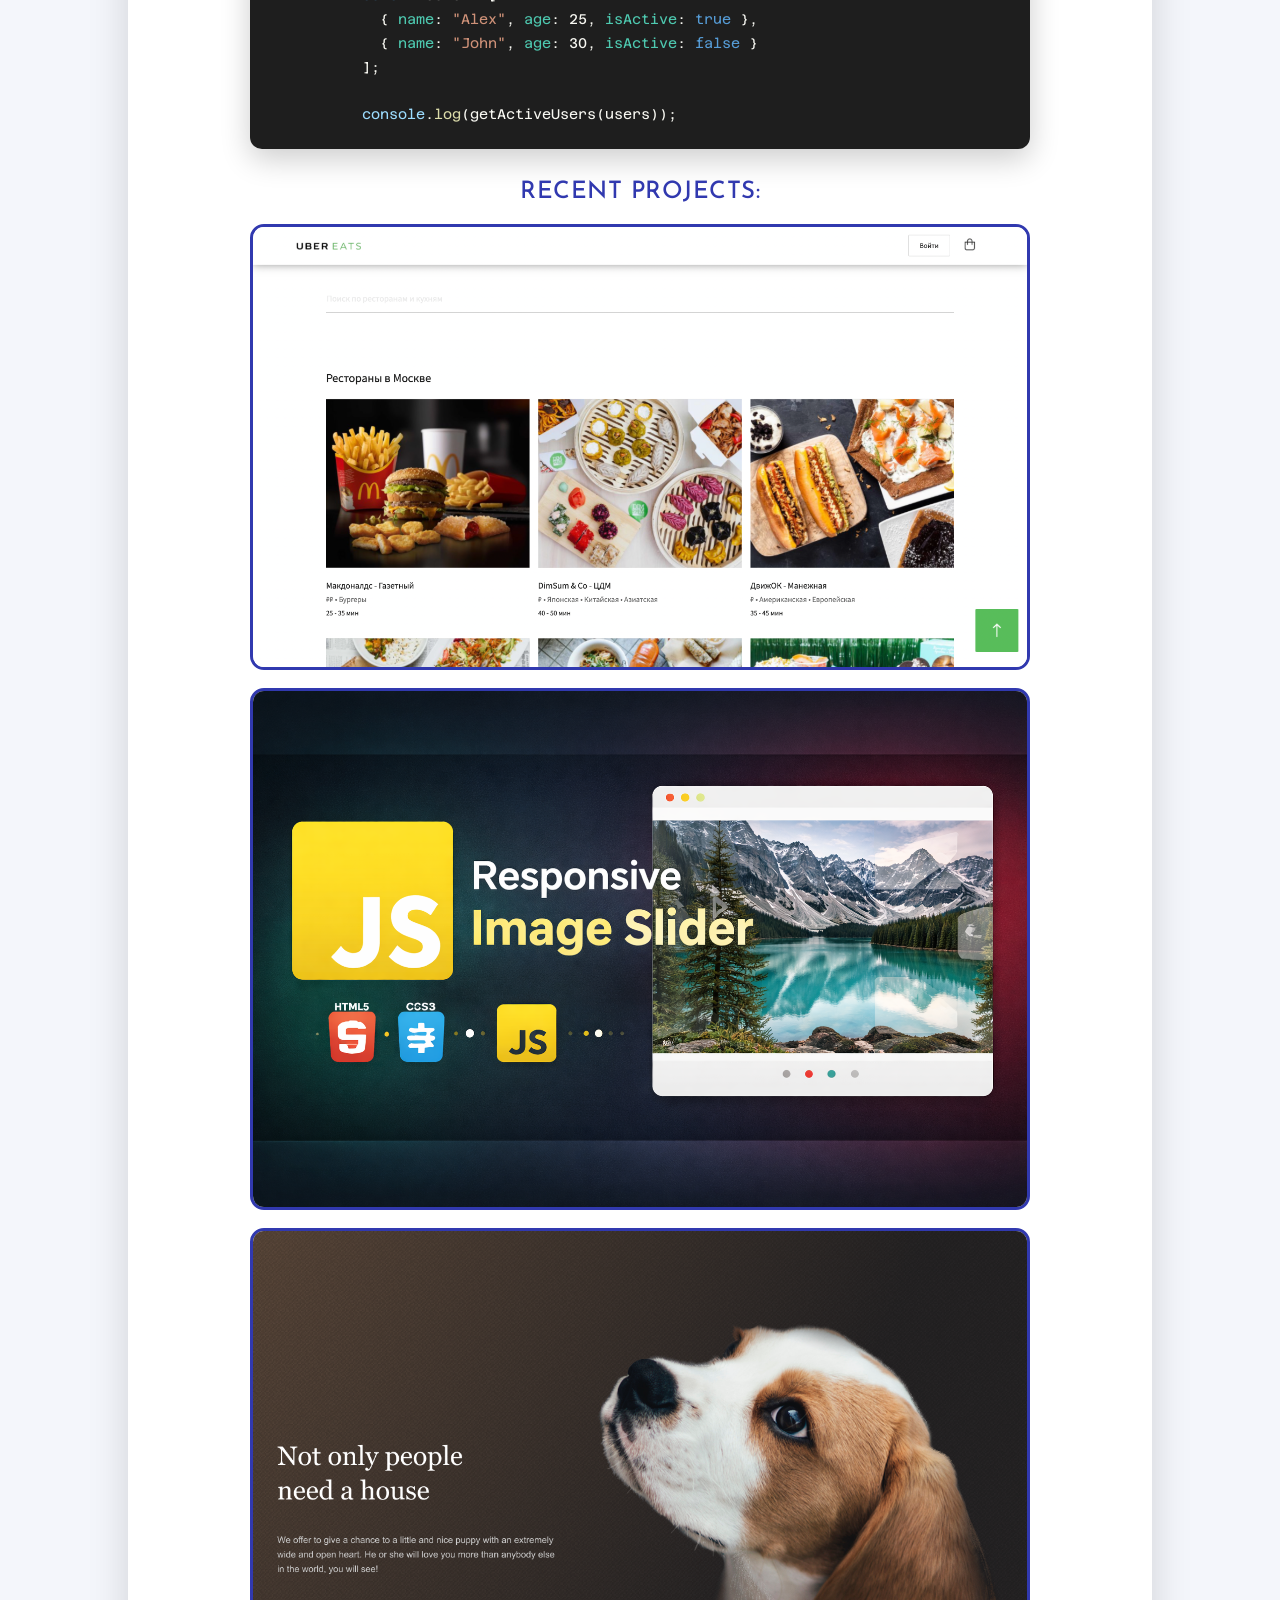
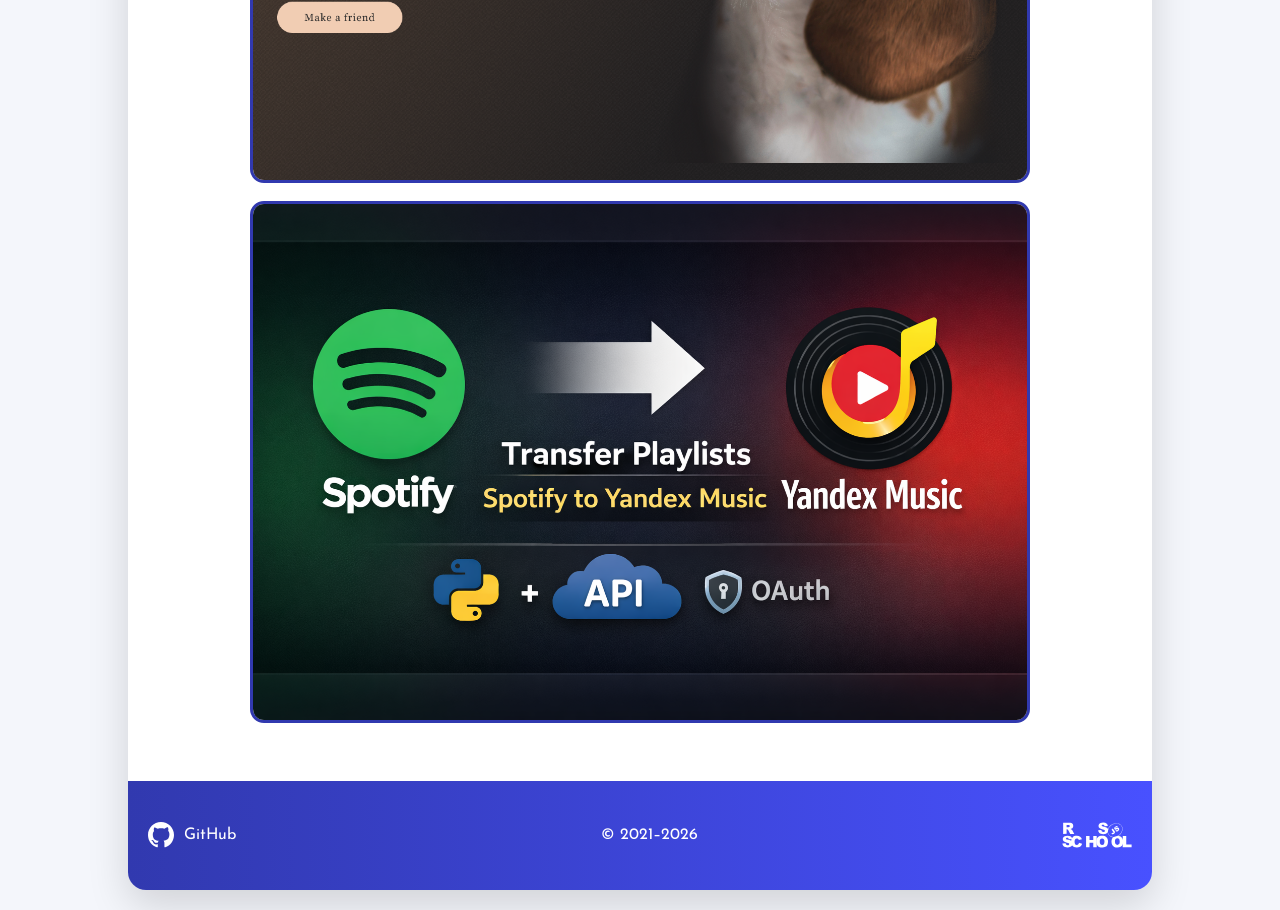
==== commit 75e7cec6: "modified:   index.html" ====
--- a/index.html
+++ b/index.html
@@ -64,7 +64,7 @@
               <p>
                 I am a motivated and disciplined beginner Front-End Developer
                 focused on building clean and user-friendly web applications. I
-                have experience with HTML, CSS, JavaScript, and basic React. I
+                have experience with HTML, CSS, JavaScript,React and basic Angular. I
                 enjoy solving problems, improving code quality, and continuously
                 learning new technologies.
               </p>
@@ -87,7 +87,8 @@
                 <li>Node.js(basic)</li>
                 <li>Python(basic)</li>
                 <li>PHP(basic)</li>
-                <li>React.js(basic)</li>
+                <li>React.js</li>
+                <li>Angular(basic)</li>
               </ul>
             </section>
           </div>
